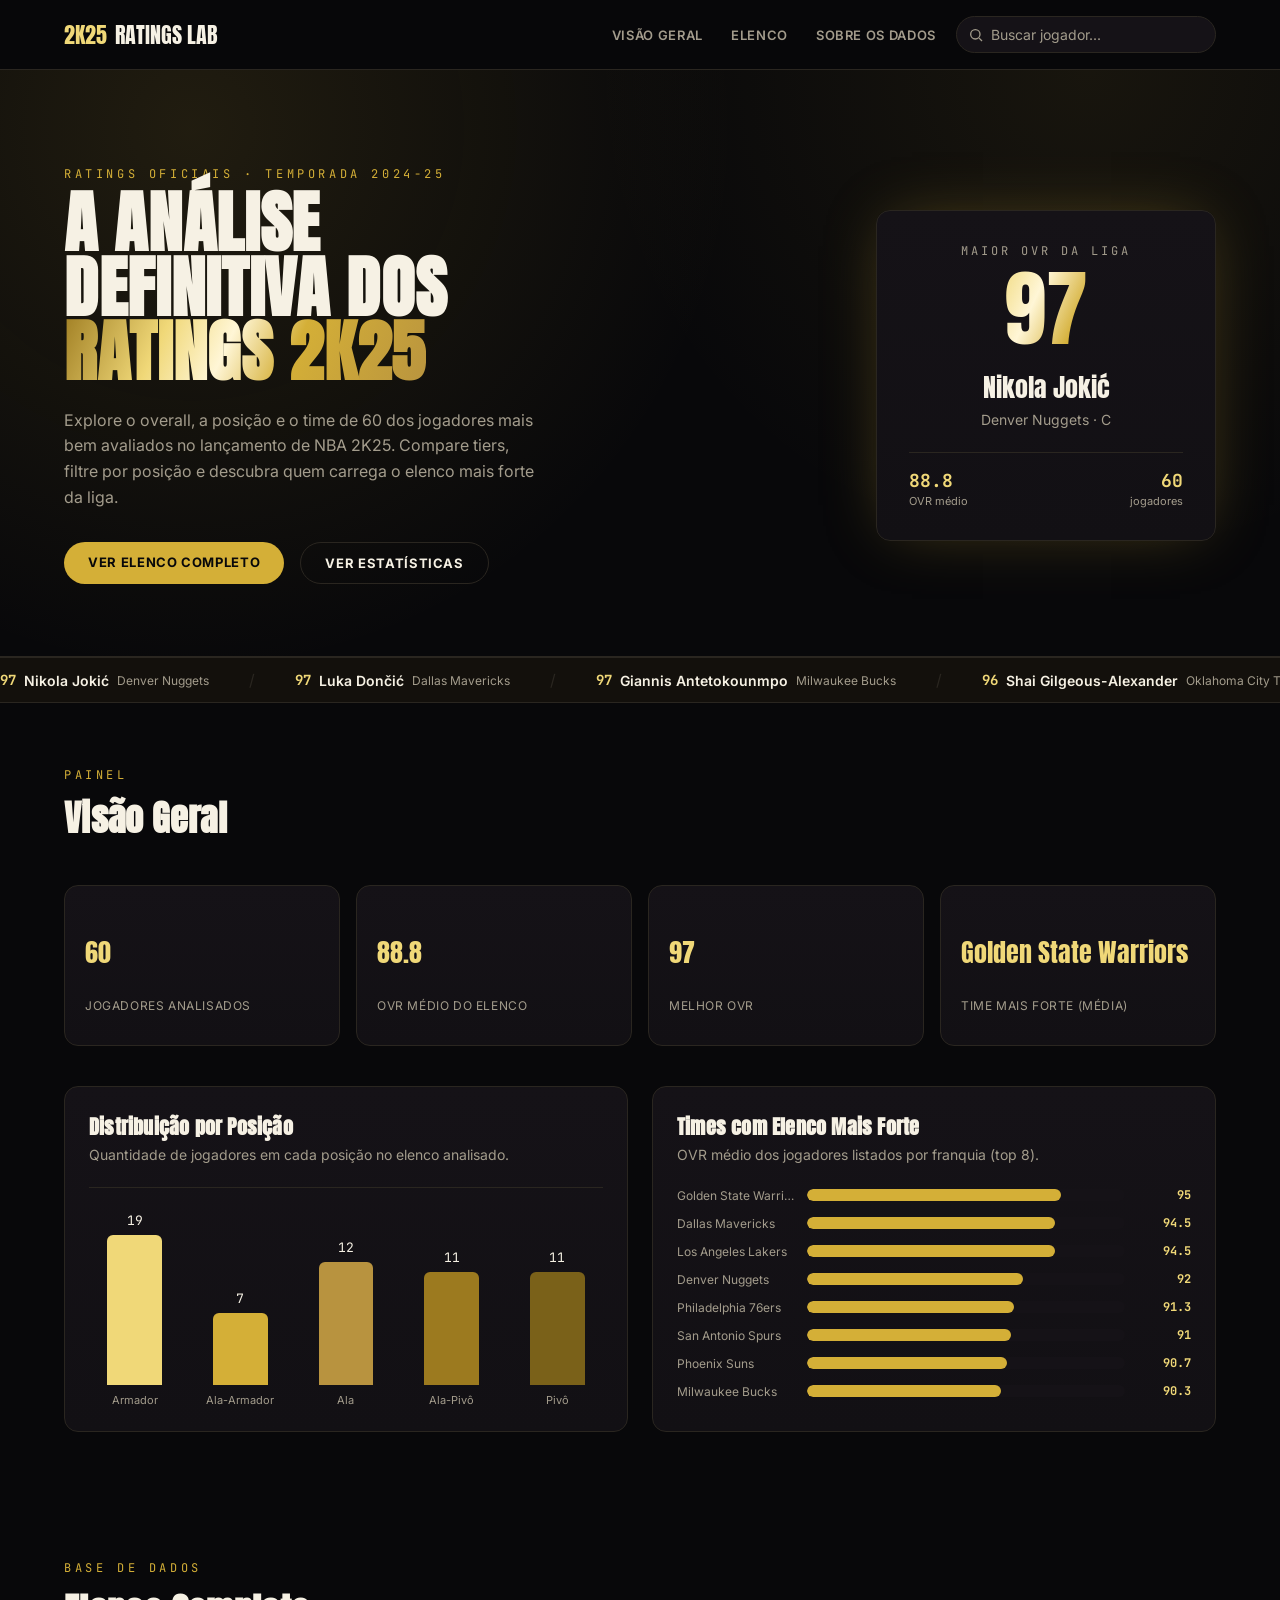
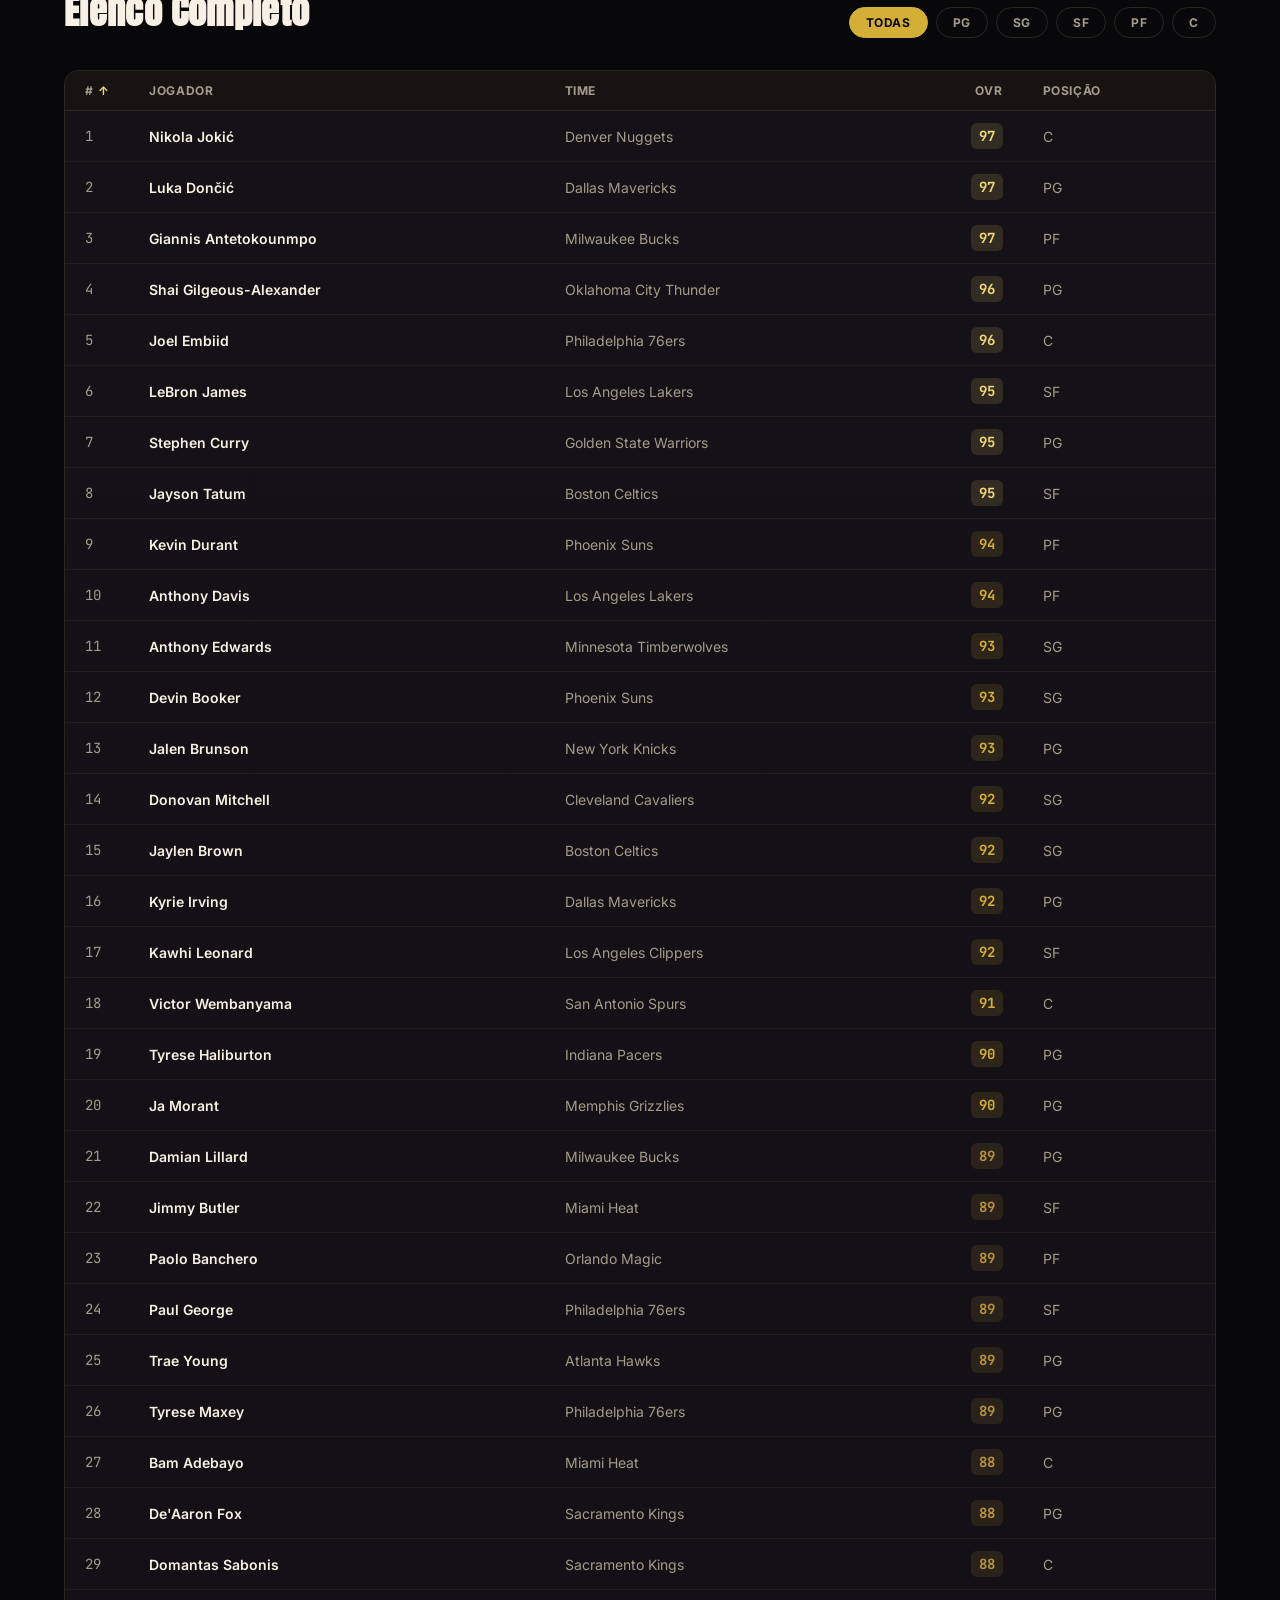
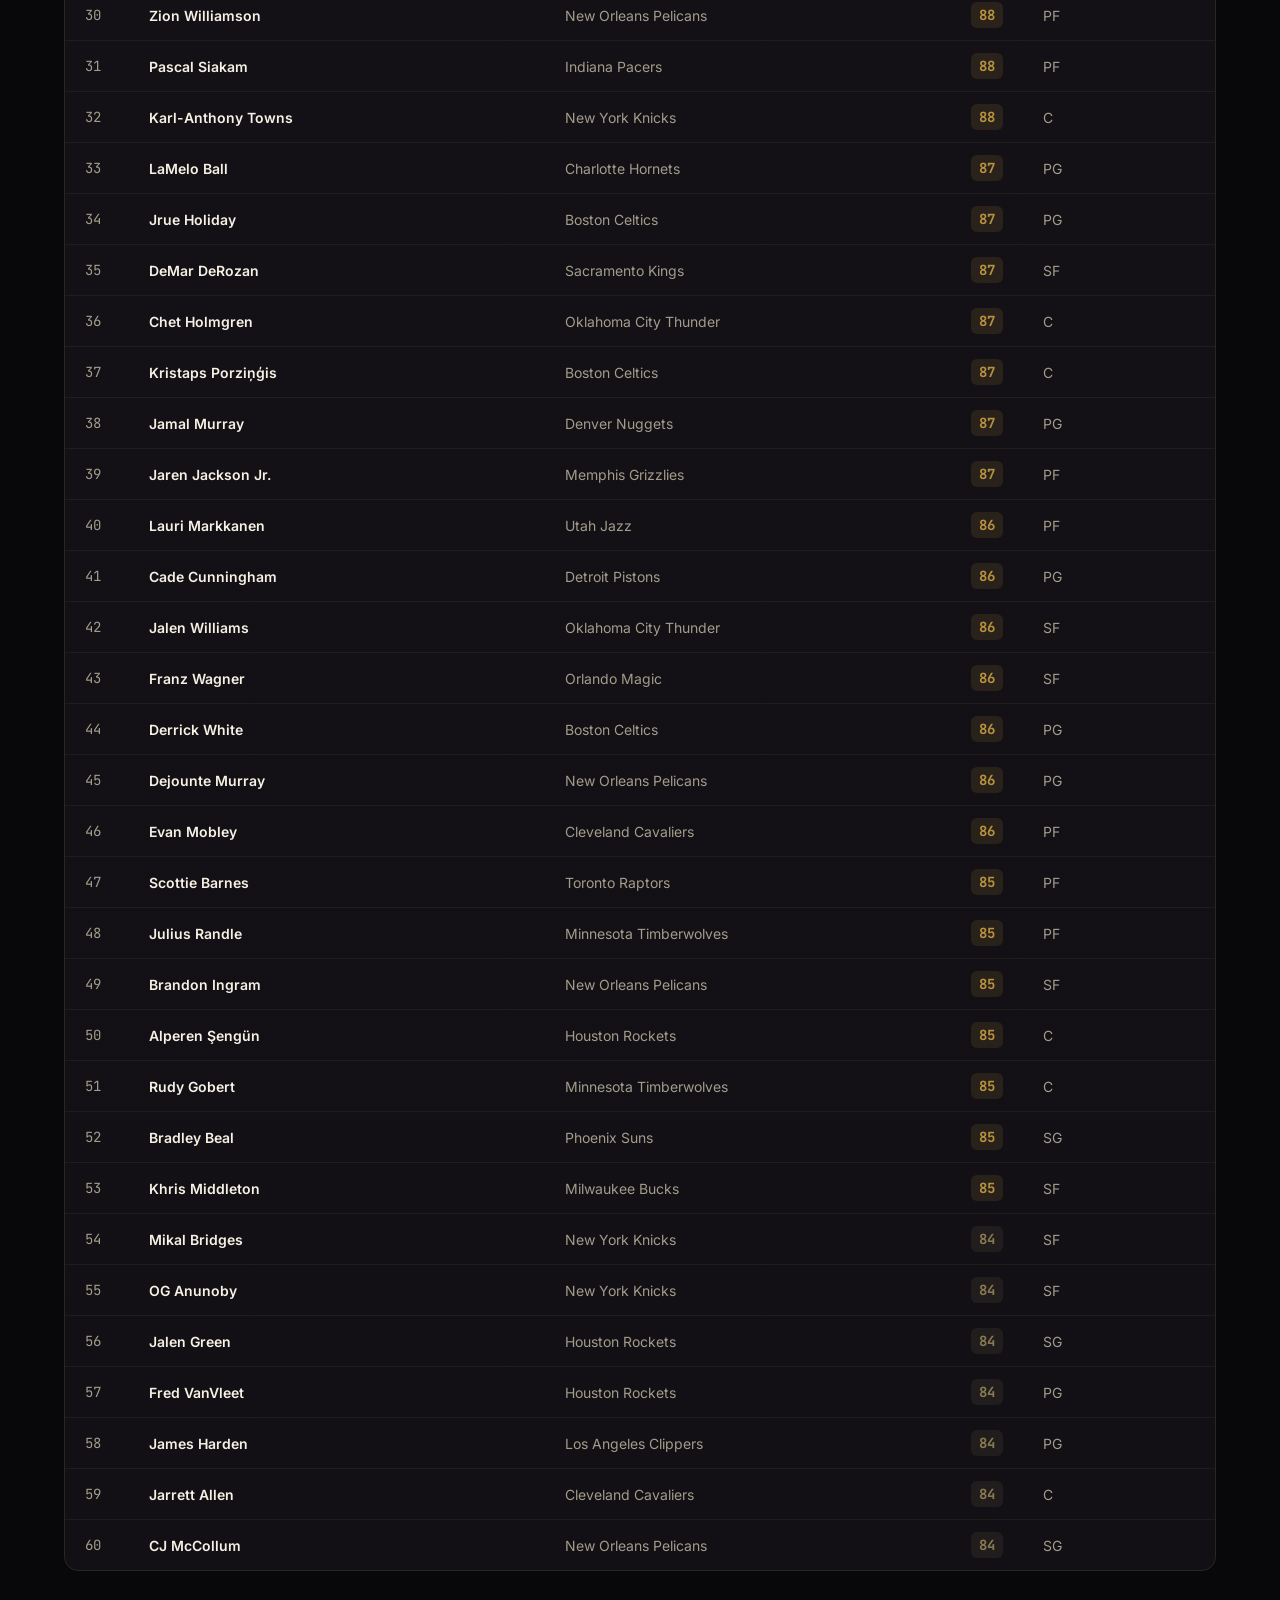
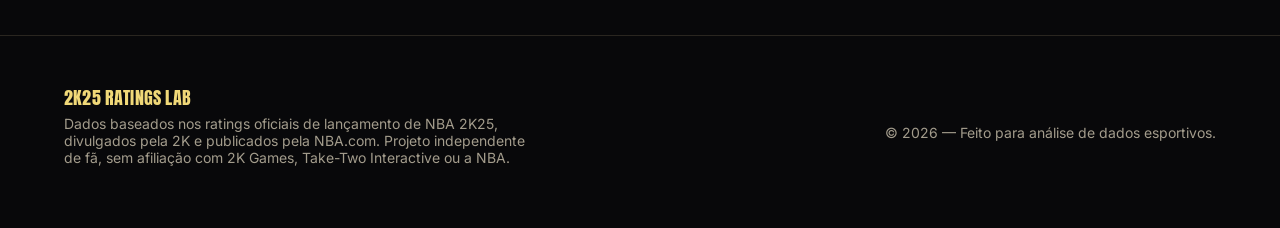
==== index.html @ 1755c604 "Add files via upload" ====
<!doctype html>
<html lang="pt-BR">
  <head>
    <meta charset="UTF-8" />
    <meta name="viewport" content="width=device-width, initial-scale=1.0" />
    <title>2K25 Ratings Lab — Análise de Jogadores NBA 2K25</title>
    <link rel="preconnect" href="https://fonts.googleapis.com" />
    <link rel="preconnect" href="https://fonts.gstatic.com" crossorigin />
    <link
      href="https://fonts.googleapis.com/css2?family=Anton&family=Inter:wght@400;500;600;700;800&family=JetBrains+Mono:wght@400;500;700&display=swap"
      rel="stylesheet"
    />
    <link rel="stylesheet" href="style.css" />
  </head>
  <body>
    <a href="#conteudo" class="skip-link">Pular para o conteúdo</a>

    <header class="site-header" id="topo">
      <div class="wrap header-inner">
        <a href="#topo" class="logo">
          <span class="logo-accent">2K25</span>
          <span>RATINGS LAB</span>
        </a>

        <nav class="nav">
          <a href="#visao-geral">Visão Geral</a>
          <a href="#elenco">Elenco</a>
          <a href="#sobre">Sobre os Dados</a>
        </nav>

        <div class="search-box">
          <svg viewBox="0 0 24 24" fill="none" stroke="currentColor" stroke-width="2" aria-hidden="true">
            <circle cx="11" cy="11" r="7" />
            <path d="m21 21-4.3-4.3" />
          </svg>
          <input type="search" id="search-input" placeholder="Buscar jogador..." aria-label="Buscar jogador" />
        </div>
      </div>
    </header>

    <main id="conteudo">
      <section class="hero grain-bg">
        <div class="wrap hero-inner">
          <div class="hero-copy">
            <p class="eyebrow">Ratings oficiais · Temporada 2024-25</p>
            <h1 class="font-display">
              A ANÁLISE<br />
              DEFINITIVA DOS<br />
              <span class="text-gold-foil">RATINGS 2K25</span>
            </h1>
            <p class="hero-desc" id="hero-desc">
              Explore o overall, a posição e o time dos jogadores mais bem avaliados no lançamento de NBA 2K25.
            </p>
            <div class="hero-actions">
              <a href="#elenco" class="btn btn-gold">Ver elenco completo</a>
              <a href="#visao-geral" class="btn btn-outline">Ver estatísticas</a>
            </div>
          </div>

          <div class="hero-card card-edge" id="hero-card">
            <!-- preenchido via JS -->
          </div>
        </div>
      </section>

      <div class="marquee" aria-hidden="false">
        <div class="marquee-track" id="marquee-track"></div>
      </div>

      <section class="section" id="visao-geral">
        <div class="wrap">
          <p class="eyebrow">Painel</p>
          <h2 class="font-display section-title">Visão Geral</h2>

          <div class="kpi-grid" id="kpi-grid"></div>

          <div class="charts-grid">
            <div class="card-edge chart-card">
              <h3 class="font-display">Distribuição por Posição</h3>
              <p class="chart-sub">Quantidade de jogadores em cada posição no elenco analisado.</p>
              <div class="bar-chart bar-chart--vertical" id="position-chart"></div>
            </div>

            <div class="card-edge chart-card">
              <h3 class="font-display">Times com Elenco Mais Forte</h3>
              <p class="chart-sub">OVR médio dos jogadores listados por franquia (top 8).</p>
              <div class="bar-chart bar-chart--horizontal" id="team-chart"></div>
            </div>
          </div>
        </div>
      </section>

      <section class="section" id="elenco">
        <div class="wrap">
          <div class="elenco-header">
            <div>
              <p class="eyebrow">Base de dados</p>
              <h2 class="font-display section-title">Elenco Completo</h2>
            </div>
            <div class="position-filters" id="position-filters"></div>
          </div>

          <div class="card-edge table-wrap">
            <table>
              <thead>
                <tr>
                  <th class="col-rank" data-sort="rank">#</th>
                  <th data-sort="name">Jogador</th>
                  <th data-sort="team">Time</th>
                  <th class="col-ovr" data-sort="ovr">OVR</th>
                  <th>Posição</th>
                </tr>
              </thead>
              <tbody id="players-tbody"></tbody>
            </table>
          </div>
        </div>
      </section>
    </main>

    <footer class="site-footer" id="sobre">
      <div class="wrap footer-inner">
        <div>
          <p class="font-display footer-logo">2K25 RATINGS LAB</p>
          <p class="footer-text">
            Dados baseados nos ratings oficiais de lançamento de NBA 2K25, divulgados pela 2K e publicados pela
            NBA.com. Projeto independente de fã, sem afiliação com 2K Games, Take-Two Interactive ou a NBA.
          </p>
        </div>
        <p class="footer-year" id="footer-year"></p>
      </div>
    </footer>

    <div class="overlay" id="detail-overlay">
      <button class="overlay-backdrop" id="overlay-backdrop" aria-label="Fechar detalhes do jogador"></button>
      <aside class="detail-panel" id="detail-panel">
        <button class="close-btn" id="detail-close" aria-label="Fechar">
          <svg viewBox="0 0 24 24" fill="none" stroke="currentColor" stroke-width="2">
            <path d="M18 6 6 18M6 6l12 12" />
          </svg>
        </button>
        <div id="detail-content"></div>
      </aside>
    </div>

    <script src="script.js"></script>
  </body>
</html>
---- style.css ----
:root {
  --ink: #08080a;
  --ink-soft: #121014;
  --surface: #151217;
  --surface-2: #1c160e;
  --line: #2a2620;
  --gold: #d4af37;
  --gold-light: #f0d878;
  --gold-deep: #9c7a1f;
  --cream: #f6f1e4;
  --muted: #a39c8c;
  --font-display: "Anton", "Arial Narrow", sans-serif;
  --font-body: "Inter", system-ui, sans-serif;
  --font-mono: "JetBrains Mono", ui-monospace, monospace;
}

* {
  box-sizing: border-box;
}

html {
  scroll-behavior: smooth;
}

body {
  margin: 0;
  background-color: var(--ink);
  color: var(--cream);
  font-family: var(--font-body);
  -webkit-font-smoothing: antialiased;
}

.wrap {
  max-width: 1200px;
  margin: 0 auto;
  padding: 0 24px;
}

.font-display {
  font-family: var(--font-display);
  letter-spacing: 0.01em;
  margin: 0;
}

.font-mono {
  font-family: var(--font-mono);
}

.eyebrow {
  font-family: var(--font-mono);
  font-size: 12px;
  text-transform: uppercase;
  letter-spacing: 0.3em;
  color: var(--gold);
  margin: 0 0 8px;
}

.text-gold-foil {
  background: linear-gradient(115deg, #9c7a1f 0%, #f0d878 28%, #fff6d6 45%, #d4af37 62%, #b8933f 100%);
  -webkit-background-clip: text;
  background-clip: text;
  color: transparent;
}

.card-edge {
  border: 1px solid var(--line);
  background: linear-gradient(180deg, var(--surface) 0%, var(--ink-soft) 100%);
  border-radius: 14px;
}

.grain-bg {
  background-image:
    radial-gradient(circle at 15% 10%, rgba(212, 175, 55, 0.12), transparent 45%),
    radial-gradient(circle at 85% 0%, rgba(212, 175, 55, 0.08), transparent 40%);
}

a {
  color: inherit;
}

.skip-link {
  position: fixed;
  top: -100px;
  left: 8px;
  z-index: 100;
  background: var(--gold);
  color: var(--ink);
  padding: 10px 16px;
  border-radius: 8px;
  font-weight: 700;
  text-decoration: none;
  transition: top 0.2s ease;
}
.skip-link:focus {
  top: 8px;
}

/* Header */
.site-header {
  position: sticky;
  top: 0;
  z-index: 40;
  border-bottom: 1px solid var(--line);
  background: rgba(8, 8, 10, 0.85);
  backdrop-filter: blur(10px);
}

.header-inner {
  display: flex;
  align-items: center;
  gap: 20px;
  padding: 16px 24px;
}

.logo {
  display: flex;
  align-items: center;
  gap: 8px;
  text-decoration: none;
  font-family: var(--font-display);
  font-size: 22px;
  color: var(--cream);
  white-space: nowrap;
}
.logo-accent {
  color: var(--gold-light);
}

.nav {
  display: none;
  margin-left: auto;
  gap: 28px;
}
.nav a {
  text-decoration: none;
  font-size: 13px;
  font-weight: 600;
  text-transform: uppercase;
  letter-spacing: 0.05em;
  color: var(--muted);
  transition: color 0.2s ease;
}
.nav a:hover {
  color: var(--gold-light);
}

@media (min-width: 780px) {
  .nav {
    display: flex;
  }
}

.search-box {
  position: relative;
  width: 100%;
  max-width: 260px;
}
.search-box svg {
  position: absolute;
  left: 12px;
  top: 50%;
  transform: translateY(-50%);
  width: 16px;
  height: 16px;
  color: var(--muted);
  pointer-events: none;
}
.search-box input {
  width: 100%;
  border-radius: 999px;
  border: 1px solid var(--line);
  background: var(--surface);
  color: var(--cream);
  padding: 9px 12px 9px 34px;
  font-size: 14px;
  font-family: var(--font-body);
}
.search-box input::placeholder {
  color: var(--muted);
}
.search-box input:focus {
  outline: 2px solid var(--gold);
  outline-offset: 2px;
  border-color: var(--gold);
}

/* Hero */
.hero {
  border-bottom: 1px solid var(--line);
  padding: 64px 0 72px;
}
.hero-inner {
  display: flex;
  flex-direction: column;
  gap: 48px;
}
@media (min-width: 860px) {
  .hero-inner {
    flex-direction: row;
    align-items: center;
    padding-top: 32px;
  }
}
.hero-copy {
  flex: 1;
}
.hero-copy h1 {
  font-size: 46px;
  line-height: 0.95;
  color: var(--cream);
}
@media (min-width: 780px) {
  .hero-copy h1 {
    font-size: 68px;
  }
}
.hero-desc {
  max-width: 480px;
  margin-top: 24px;
  line-height: 1.6;
  color: var(--muted);
}
.hero-actions {
  display: flex;
  flex-wrap: wrap;
  gap: 16px;
  margin-top: 32px;
}

.btn {
  border-radius: 999px;
  padding: 12px 24px;
  font-size: 13px;
  font-weight: 700;
  text-transform: uppercase;
  letter-spacing: 0.05em;
  text-decoration: none;
  transition: transform 0.15s ease, color 0.2s ease, border-color 0.2s ease;
  display: inline-block;
}
.btn-gold {
  background: var(--gold);
  color: var(--ink);
}
.btn-gold:hover {
  transform: scale(1.03);
}
.btn-outline {
  border: 1px solid var(--line);
  color: var(--cream);
}
.btn-outline:hover {
  border-color: var(--gold);
  color: var(--gold-light);
}

.hero-card {
  flex: 1;
  max-width: 340px;
  margin: 0 auto;
  padding: 32px;
  text-align: center;
  box-shadow: 0 0 60px -15px rgba(212, 175, 55, 0.35);
}
@media (min-width: 860px) {
  .hero-card {
    margin: 0 0 0 auto;
  }
}
.hero-card .hc-label {
  font-family: var(--font-mono);
  font-size: 12px;
  text-transform: uppercase;
  letter-spacing: 0.25em;
  color: var(--muted);
  margin: 0;
}
.hero-card .hc-ovr {
  font-family: var(--font-display);
  font-size: 84px;
  line-height: 1;
  margin: 8px 0 0;
}
.hero-card .hc-name {
  font-family: var(--font-display);
  font-size: 26px;
  margin: 16px 0 0;
  color: var(--cream);
}
.hero-card .hc-team {
  margin: 4px 0 0;
  font-size: 14px;
  color: var(--muted);
}
.hc-stats {
  display: flex;
  justify-content: space-between;
  border-top: 1px solid var(--line);
  margin-top: 24px;
  padding-top: 16px;
  text-align: left;
}
.hc-stats > div:last-child {
  text-align: right;
}
.hc-stats .hc-num {
  font-family: var(--font-mono);
  font-weight: 700;
  font-size: 18px;
  color: var(--gold-light);
  margin: 0;
}
.hc-stats .hc-sub {
  margin: 2px 0 0;
  font-size: 11px;
  color: var(--muted);
}

/* Marquee */
.marquee {
  overflow: hidden;
  border-top: 1px solid var(--line);
  border-bottom: 1px solid var(--line);
  background: rgba(28, 22, 14, 0.6);
  padding: 12px 0;
}
.marquee-track {
  display: flex;
  align-items: center;
  gap: 40px;
  width: max-content;
  animation: marquee-scroll 42s linear infinite;
}
.marquee-item {
  display: flex;
  align-items: center;
  gap: 8px;
  white-space: nowrap;
  flex-shrink: 0;
}
.marquee-item .m-ovr {
  font-family: var(--font-mono);
  font-size: 14px;
  font-weight: 700;
  color: var(--gold-light);
}
.marquee-item .m-name {
  font-size: 14px;
  font-weight: 600;
}
.marquee-item .m-team {
  font-size: 12px;
  color: var(--muted);
}
.marquee-item .m-sep {
  margin-left: 32px;
  color: var(--line);
}

@keyframes marquee-scroll {
  from {
    transform: translateX(0);
  }
  to {
    transform: translateX(-50%);
  }
}

@media (prefers-reduced-motion: reduce) {
  .marquee-track {
    animation: none;
  }
  html {
    scroll-behavior: auto;
  }
}

/* Sections */
.section {
  padding: 64px 0;
}
.section-title {
  font-size: 36px;
  color: var(--cream);
  margin-top: 8px;
}

/* KPI */
.kpi-grid {
  display: grid;
  grid-template-columns: repeat(2, 1fr);
  gap: 16px;
  margin: 40px 0;
}
@media (min-width: 780px) {
  .kpi-grid {
    grid-template-columns: repeat(4, 1fr);
  }
}
.kpi-card {
  padding: 20px;
}
.kpi-card .kpi-value {
  font-family: var(--font-display);
  font-size: 26px;
  color: var(--gold-light);
  white-space: nowrap;
  overflow: hidden;
  text-overflow: ellipsis;
}
.kpi-card .kpi-label {
  margin-top: 4px;
  font-size: 12px;
  text-transform: uppercase;
  letter-spacing: 0.05em;
  color: var(--muted);
}

/* Charts */
.charts-grid {
  display: grid;
  gap: 24px;
}
@media (min-width: 940px) {
  .charts-grid {
    grid-template-columns: 1fr 1fr;
  }
}
.chart-card {
  padding: 24px;
}
.chart-card h3 {
  font-size: 20px;
  color: var(--cream);
  margin-bottom: 4px;
}
.chart-sub {
  margin: 0 0 24px;
  font-size: 14px;
  color: var(--muted);
}

.bar-chart--vertical {
  display: flex;
  align-items: flex-end;
  gap: 14px;
  height: 220px;
  padding-top: 24px;
  border-top: 1px solid var(--line);
}
.vbar {
  flex: 1;
  display: flex;
  flex-direction: column;
  align-items: center;
  justify-content: flex-end;
  height: 100%;
}
.vbar .vbar-fill {
  width: 60%;
  border-radius: 6px 6px 0 0;
  transition: filter 0.2s ease;
}
.vbar:hover .vbar-fill {
  filter: brightness(1.15);
}
.vbar .vbar-count {
  font-family: var(--font-mono);
  font-size: 13px;
  color: var(--cream);
  margin-bottom: 6px;
}
.vbar .vbar-label {
  margin-top: 8px;
  font-size: 11px;
  color: var(--muted);
  text-align: center;
}

.bar-chart--horizontal {
  display: flex;
  flex-direction: column;
  gap: 12px;
}
.hbar-row {
  display: grid;
  grid-template-columns: 120px 1fr 56px;
  align-items: center;
  gap: 10px;
}
.hbar-team {
  font-size: 12px;
  color: var(--muted);
  overflow: hidden;
  text-overflow: ellipsis;
  white-space: nowrap;
}
.hbar-track {
  height: 12px;
  background: var(--surface);
  border-radius: 999px;
  overflow: hidden;
}
.hbar-fill {
  height: 100%;
  background: var(--gold);
  border-radius: 999px;
}
.hbar-value {
  font-family: var(--font-mono);
  font-size: 12px;
  font-weight: 700;
  color: var(--gold-light);
  text-align: right;
}

/* Elenco */
.elenco-header {
  display: flex;
  flex-direction: column;
  gap: 16px;
  margin-bottom: 32px;
}
@media (min-width: 780px) {
  .elenco-header {
    flex-direction: row;
    align-items: flex-end;
    justify-content: space-between;
  }
}
.position-filters {
  display: flex;
  flex-wrap: wrap;
  gap: 8px;
}
.filter-btn {
  border-radius: 999px;
  border: 1px solid var(--line);
  background: transparent;
  color: var(--muted);
  padding: 7px 16px;
  font-size: 12px;
  font-weight: 700;
  text-transform: uppercase;
  letter-spacing: 0.05em;
  cursor: pointer;
  transition: all 0.2s ease;
  font-family: var(--font-body);
}
.filter-btn:hover {
  border-color: var(--gold);
  color: var(--gold-light);
}
.filter-btn.active {
  border-color: var(--gold);
  background: var(--gold);
  color: var(--ink);
}

.table-wrap {
  overflow-x: auto;
}
table {
  width: 100%;
  min-width: 560px;
  border-collapse: collapse;
  text-align: left;
}
thead tr {
  border-bottom: 1px solid var(--line);
  background: rgba(28, 22, 14, 0.4);
}
th {
  padding: 12px 20px;
  font-size: 12px;
  font-weight: 700;
  text-transform: uppercase;
  letter-spacing: 0.05em;
  color: var(--muted);
  cursor: pointer;
  user-select: none;
  white-space: nowrap;
}
th:hover {
  color: var(--gold-light);
}
th.col-rank {
  width: 56px;
}
th.col-ovr {
  width: 80px;
  text-align: right;
}
.sort-arrow {
  color: var(--gold-light);
  margin-left: 4px;
}

tbody tr {
  border-bottom: 1px solid rgba(42, 38, 32, 0.6);
  cursor: pointer;
  transition: background 0.15s ease;
}
tbody tr:last-child {
  border-bottom: none;
}
tbody tr:hover {
  background: rgba(28, 22, 14, 0.4);
}
td {
  padding: 12px 20px;
  font-size: 14px;
}
td.rank-cell {
  font-family: var(--font-mono);
  color: var(--muted);
}
td.name-cell {
  font-weight: 600;
  color: var(--cream);
}
td.team-cell,
td.pos-cell {
  color: var(--muted);
}
td.ovr-cell {
  text-align: right;
}
.ovr-badge {
  display: inline-flex;
  align-items: center;
  justify-content: center;
  border-radius: 6px;
  padding: 4px 8px;
  font-family: var(--font-mono);
  font-size: 14px;
  font-weight: 700;
}
.empty-row td {
  text-align: center;
  padding: 40px 20px;
  color: var(--muted);
}

/* Footer */
.site-footer {
  border-top: 1px solid var(--line);
  padding: 48px 0;
}
.footer-inner {
  display: flex;
  flex-direction: column;
  gap: 16px;
  font-size: 14px;
  color: var(--muted);
}
@media (min-width: 780px) {
  .footer-inner {
    flex-direction: row;
    align-items: center;
    justify-content: space-between;
  }
}
.footer-logo {
  font-size: 18px;
  color: var(--gold-light);
}
.footer-text {
  max-width: 480px;
  margin-top: 4px;
}

/* Detail overlay */
.overlay {
  position: fixed;
  inset: 0;
  z-index: 50;
  display: none;
  justify-content: flex-end;
}
.overlay.open {
  display: flex;
}
.overlay-backdrop {
  position: absolute;
  inset: 0;
  border: none;
  background: rgba(0, 0, 0, 0.7);
  backdrop-filter: blur(4px);
  cursor: pointer;
}
.detail-panel {
  position: relative;
  height: 100%;
  width: 100%;
  max-width: 420px;
  overflow-y: auto;
  border-left: 1px solid var(--line);
  background: var(--ink-soft);
  padding: 32px;
  box-shadow: -20px 0 60px rgba(0, 0, 0, 0.5);
}
.close-btn {
  display: flex;
  align-items: center;
  justify-content: center;
  margin-left: auto;
  width: 34px;
  height: 34px;
  border-radius: 999px;
  border: 1px solid var(--line);
  background: transparent;
  color: var(--muted);
  cursor: pointer;
}
.close-btn:hover {
  border-color: var(--gold);
  color: var(--gold-light);
}
.close-btn svg {
  width: 16px;
  height: 16px;
}

.detail-tier {
  font-family: var(--font-mono);
  font-size: 12px;
  text-transform: uppercase;
  letter-spacing: 0.3em;
  margin-top: 24px;
}
.detail-name {
  font-family: var(--font-display);
  font-size: 36px;
  margin: 8px 0 0;
  color: var(--cream);
}
.detail-team {
  margin-top: 4px;
  font-size: 14px;
  color: var(--muted);
}
.detail-ovr-row {
  display: flex;
  align-items: flex-end;
  gap: 16px;
  margin-top: 32px;
}
.detail-ovr {
  font-family: var(--font-display);
  font-size: 68px;
  line-height: 1;
}
.detail-ovr-label {
  margin-bottom: 8px;
  font-size: 14px;
  color: var(--muted);
}
.detail-scale {
  display: flex;
  justify-content: space-between;
  font-size: 12px;
  color: var(--muted);
  margin-top: 24px;
}
.detail-track {
  height: 12px;
  width: 100%;
  border-radius: 999px;
  background: var(--surface);
  overflow: hidden;
  margin-top: 4px;
}
.detail-fill {
  height: 100%;
  border-radius: 999px;
}
.detail-grid {
  display: grid;
  grid-template-columns: 1fr 1fr;
  gap: 16px;
  margin-top: 32px;
}
.detail-grid .card-edge {
  padding: 16px;
  border-radius: 10px;
}
.detail-grid .dg-value {
  font-family: var(--font-mono);
  font-size: 18px;
  font-weight: 700;
  color: var(--gold-light);
}
.detail-grid .dg-label {
  margin-top: 4px;
  font-size: 12px;
  color: var(--muted);
}
.detail-note {
  margin-top: 32px;
  padding-top: 24px;
  border-top: 1px solid var(--line);
  font-size: 14px;
  line-height: 1.6;
  color: var(--muted);
}

.focus-gold:focus-visible {
  outline: 2px solid var(--gold);
  outline-offset: 2px;
}
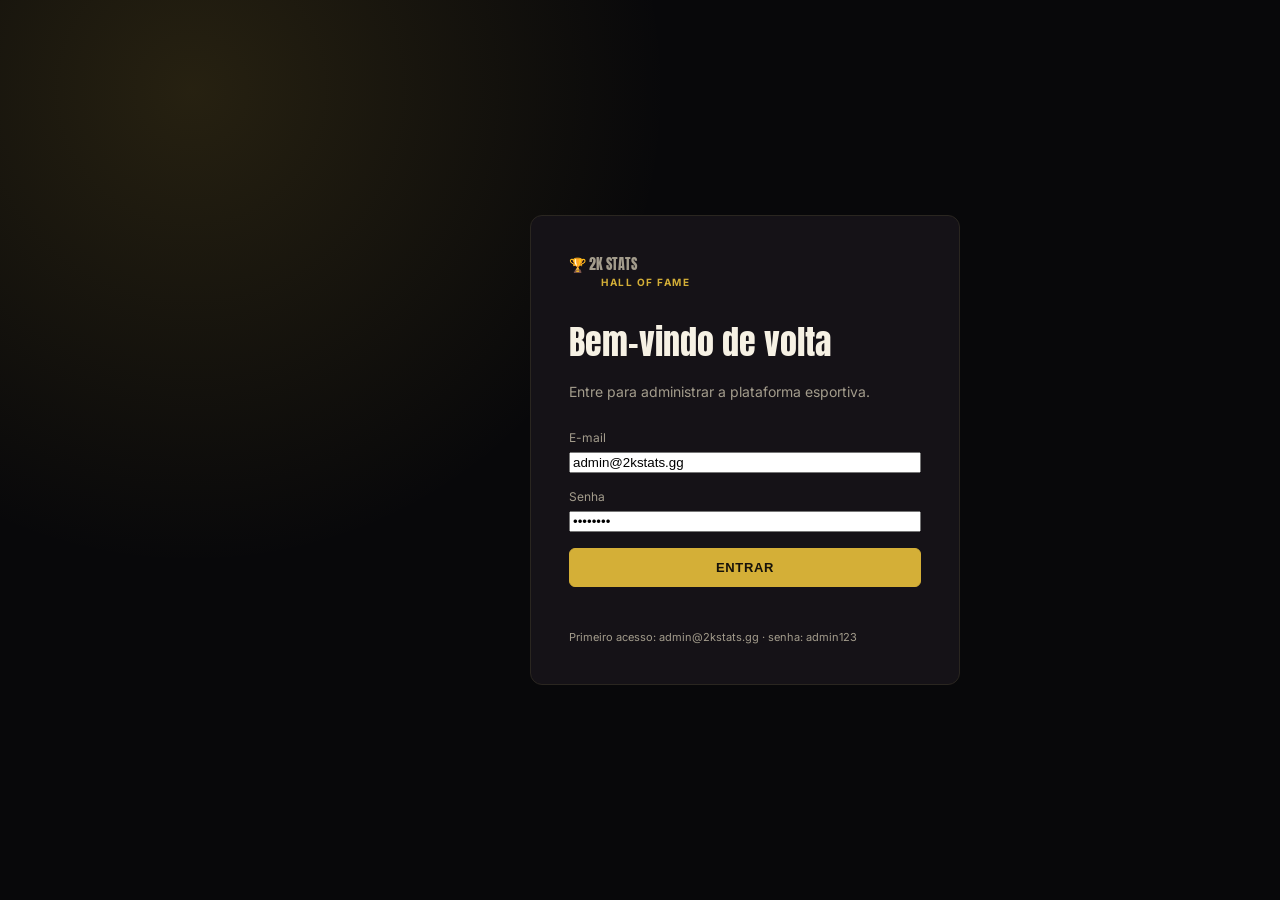
==== commit 3dfecc0a: "finalizado site" ====
--- a/index.html
+++ b/index.html
@@ -1,148 +1,15 @@
 <!doctype html>
 <html lang="pt-BR">
-  <head>
-    <meta charset="UTF-8" />
-    <meta name="viewport" content="width=device-width, initial-scale=1.0" />
-    <title>2K25 Ratings Lab — Análise de Jogadores NBA 2K25</title>
-    <link rel="preconnect" href="https://fonts.googleapis.com" />
-    <link rel="preconnect" href="https://fonts.gstatic.com" crossorigin />
-    <link
-      href="https://fonts.googleapis.com/css2?family=Anton&family=Inter:wght@400;500;600;700;800&family=JetBrains+Mono:wght@400;500;700&display=swap"
-      rel="stylesheet"
-    />
-    <link rel="stylesheet" href="style.css" />
-  </head>
-  <body>
-    <a href="#conteudo" class="skip-link">Pular para o conteúdo</a>
-
-    <header class="site-header" id="topo">
-      <div class="wrap header-inner">
-        <a href="#topo" class="logo">
-          <span class="logo-accent">2K25</span>
-          <span>RATINGS LAB</span>
-        </a>
-
-        <nav class="nav">
-          <a href="#visao-geral">Visão Geral</a>
-          <a href="#elenco">Elenco</a>
-          <a href="#sobre">Sobre os Dados</a>
-        </nav>
-
-        <div class="search-box">
-          <svg viewBox="0 0 24 24" fill="none" stroke="currentColor" stroke-width="2" aria-hidden="true">
-            <circle cx="11" cy="11" r="7" />
-            <path d="m21 21-4.3-4.3" />
-          </svg>
-          <input type="search" id="search-input" placeholder="Buscar jogador..." aria-label="Buscar jogador" />
-        </div>
-      </div>
-    </header>
-
-    <main id="conteudo">
-      <section class="hero grain-bg">
-        <div class="wrap hero-inner">
-          <div class="hero-copy">
-            <p class="eyebrow">Ratings oficiais · Temporada 2024-25</p>
-            <h1 class="font-display">
-              A ANÁLISE<br />
-              DEFINITIVA DOS<br />
-              <span class="text-gold-foil">RATINGS 2K25</span>
-            </h1>
-            <p class="hero-desc" id="hero-desc">
-              Explore o overall, a posição e o time dos jogadores mais bem avaliados no lançamento de NBA 2K25.
-            </p>
-            <div class="hero-actions">
-              <a href="#elenco" class="btn btn-gold">Ver elenco completo</a>
-              <a href="#visao-geral" class="btn btn-outline">Ver estatísticas</a>
-            </div>
-          </div>
-
-          <div class="hero-card card-edge" id="hero-card">
-            <!-- preenchido via JS -->
-          </div>
-        </div>
-      </section>
-
-      <div class="marquee" aria-hidden="false">
-        <div class="marquee-track" id="marquee-track"></div>
-      </div>
-
-      <section class="section" id="visao-geral">
-        <div class="wrap">
-          <p class="eyebrow">Painel</p>
-          <h2 class="font-display section-title">Visão Geral</h2>
-
-          <div class="kpi-grid" id="kpi-grid"></div>
-
-          <div class="charts-grid">
-            <div class="card-edge chart-card">
-              <h3 class="font-display">Distribuição por Posição</h3>
-              <p class="chart-sub">Quantidade de jogadores em cada posição no elenco analisado.</p>
-              <div class="bar-chart bar-chart--vertical" id="position-chart"></div>
-            </div>
-
-            <div class="card-edge chart-card">
-              <h3 class="font-display">Times com Elenco Mais Forte</h3>
-              <p class="chart-sub">OVR médio dos jogadores listados por franquia (top 8).</p>
-              <div class="bar-chart bar-chart--horizontal" id="team-chart"></div>
-            </div>
-          </div>
-        </div>
-      </section>
-
-      <section class="section" id="elenco">
-        <div class="wrap">
-          <div class="elenco-header">
-            <div>
-              <p class="eyebrow">Base de dados</p>
-              <h2 class="font-display section-title">Elenco Completo</h2>
-            </div>
-            <div class="position-filters" id="position-filters"></div>
-          </div>
-
-          <div class="card-edge table-wrap">
-            <table>
-              <thead>
-                <tr>
-                  <th class="col-rank" data-sort="rank">#</th>
-                  <th data-sort="name">Jogador</th>
-                  <th data-sort="team">Time</th>
-                  <th class="col-ovr" data-sort="ovr">OVR</th>
-                  <th>Posição</th>
-                </tr>
-              </thead>
-              <tbody id="players-tbody"></tbody>
-            </table>
-          </div>
-        </div>
-      </section>
-    </main>
-
-    <footer class="site-footer" id="sobre">
-      <div class="wrap footer-inner">
-        <div>
-          <p class="font-display footer-logo">2K25 RATINGS LAB</p>
-          <p class="footer-text">
-            Dados baseados nos ratings oficiais de lançamento de NBA 2K25, divulgados pela 2K e publicados pela
-            NBA.com. Projeto independente de fã, sem afiliação com 2K Games, Take-Two Interactive ou a NBA.
-          </p>
-        </div>
-        <p class="footer-year" id="footer-year"></p>
-      </div>
-    </footer>
-
-    <div class="overlay" id="detail-overlay">
-      <button class="overlay-backdrop" id="overlay-backdrop" aria-label="Fechar detalhes do jogador"></button>
-      <aside class="detail-panel" id="detail-panel">
-        <button class="close-btn" id="detail-close" aria-label="Fechar">
-          <svg viewBox="0 0 24 24" fill="none" stroke="currentColor" stroke-width="2">
-            <path d="M18 6 6 18M6 6l12 12" />
-          </svg>
-        </button>
-        <div id="detail-content"></div>
-      </aside>
-    </div>
-
-    <script src="script.js"></script>
-  </body>
+<head>
+  <meta charset="UTF-8">
+  <meta name="viewport" content="width=device-width, initial-scale=1.0">
+  <title>2K25 Ratings Lab — Análise de Jogadores NBA 2K25</title>
+  <link rel="preconnect" href="https://fonts.googleapis.com">
+  <link rel="preconnect" href="https://fonts.gstatic.com" crossorigin>
+  <link href="https://fonts.googleapis.com/css2?family=Anton&family=Inter:wght@400;500;600;700;800&family=JetBrains+Mono:wght@400;500;700&display=swap" rel="stylesheet">
+  <link rel="stylesheet" href="style.css">
+</head>
+<body data-page="dashboard">
+  <script src="script.js"></script>
+</body>
 </html>
--- a/style.css
+++ b/style.css
@@ -14,6 +14,16 @@
   --font-mono: "JetBrains Mono", ui-monospace, monospace;
 }
 
+:root[data-theme="light"] {
+  --ink: #f5f2e9;
+  --ink-soft: #ffffff;
+  --surface: #eee9dd;
+  --surface-2: #e6dcc6;
+  --line: #cfc5b2;
+  --cream: #1f1b15;
+  --muted: #625b50;
+}
+
 * {
   box-sizing: border-box;
 }
@@ -95,6 +105,60 @@
   top: 8px;
 }
 
+/* Navegação lateral: complementar à navegação superior */
+.app-sidebar { display: none; }
+@media (min-width: 1080px) {
+  .app-sidebar {
+    background: #100f0d;
+    border-right: 1px solid #2a2620;
+    bottom: 0;
+    display: flex;
+    flex-direction: column;
+    left: 0;
+    position: fixed;
+    top: 0;
+    width: 210px;
+    z-index: 60;
+  }
+  .sidebar-brand {
+    border-bottom: 1px solid #2a2620;
+    color: #f0d878;
+    display: grid;
+    font-family: var(--font-display);
+    font-size: 18px;
+    gap: 0;
+    grid-template-columns: 24px 1fr;
+    padding: 20px 18px;
+    text-decoration: none;
+  }
+  .sidebar-brand span { grid-row: span 2; }
+  .sidebar-brand small { color: #d4af37; font: 700 9px var(--font-body); letter-spacing: .13em; }
+  .sidebar-nav { display: grid; gap: 4px; padding: 16px 10px; }
+  .sidebar-nav a {
+    align-items: center;
+    border-left: 2px solid transparent;
+    border-radius: 5px;
+    color: #928a78;
+    display: flex;
+    font-size: 14px;
+    gap: 12px;
+    padding: 11px 13px;
+    text-decoration: none;
+    transition: .18s ease;
+  }
+  .sidebar-nav a span { color: #776f61; font-size: 17px; width: 15px; }
+  .sidebar-nav a:hover, .sidebar-nav a:focus-visible, .sidebar-nav a.active {
+    background: #241e12;
+    border-left-color: #d4af37;
+    color: #f0d878;
+    outline: none;
+  }
+  .sidebar-user { border-top: 1px solid #2a2620; color: #e9e1d1; display: grid; font-size: 12px; gap: 3px; margin-top: auto; padding: 18px; }
+  .sidebar-user span { color: #928a78; font-size: 11px; }
+  .site-header, main, .site-footer { margin-left: 210px; }
+  .site-header { z-index: 50; }
+}
+
 /* Header */
 .site-header {
   position: sticky;
@@ -183,6 +247,18 @@
   outline-offset: 2px;
   border-color: var(--gold);
 }
+.theme-toggle {
+  flex: 0 0 auto;
+  border: 1px solid var(--line);
+  border-radius: 999px;
+  background: var(--surface);
+  color: var(--cream);
+  padding: 8px 12px;
+  font: 700 11px var(--font-body);
+  text-transform: uppercase;
+  cursor: pointer;
+}
+.theme-toggle:hover { border-color: var(--gold); color: var(--gold-light); }
 
 /* Hero */
 .hero {
@@ -421,6 +497,13 @@
   display: grid;
   gap: 24px;
 }
+.insights-grid { display: grid; grid-template-columns: repeat(2, 1fr); gap: 16px; margin-top: 24px; }
+@media (min-width: 940px) { .insights-grid { grid-template-columns: repeat(4, 1fr); } }
+.insight-card { padding: 20px; }
+.insight-label { color: var(--muted); font-size: 11px; font-weight: 700; letter-spacing: .06em; margin: 0; text-transform: uppercase; }
+.insight-player { color: var(--cream); font-weight: 700; margin: 12px 0 3px; }
+.insight-value { color: var(--gold-light); font: 700 18px var(--font-mono); margin: 0; }
+.insight-note { color: var(--muted); font-size: 12px; line-height: 1.5; margin: 12px 0 0; }
 @media (min-width: 940px) {
   .charts-grid {
     grid-template-columns: 1fr 1fr;
@@ -533,6 +616,13 @@
   flex-wrap: wrap;
   gap: 8px;
 }
+.data-tools { align-items: center; display: flex; flex-wrap: wrap; gap: 18px; justify-content: space-between; margin-bottom: 12px; padding: 16px; }
+.season-control { align-items: center; display: flex; gap: 10px; font-size: 13px; font-weight: 700; }
+.season-control select { background: var(--surface); border: 1px solid var(--line); border-radius: 6px; color: var(--cream); padding: 7px; font: inherit; }
+.tool-actions { display: flex; flex-wrap: wrap; gap: 8px; }
+.tool-actions .btn { cursor: pointer; padding: 9px 13px; background: transparent; font-family: var(--font-body); }
+.import-btn { display: inline-flex; align-items: center; }
+.helper-text, .section-intro { color: var(--muted); font-size: 13px; line-height: 1.5; margin: 0 0 24px; }
 .filter-btn {
   border-radius: 999px;
   border: 1px solid var(--line);
@@ -587,6 +677,10 @@
 th.col-rank {
   width: 56px;
 }
+th.col-compare { cursor: default; width: 80px; }
+th.col-compare:hover { color: var(--muted); }
+.compare-cell { width: 80px; }
+.compare-check { accent-color: var(--gold); cursor: pointer; height: 16px; width: 16px; }
 th.col-ovr {
   width: 80px;
   text-align: right;
@@ -640,6 +734,39 @@
   text-align: center;
   padding: 40px 20px;
   color: var(--muted);
+}
+
+/* Comparação, histórico e feedback */
+.compare-section { border-top: 1px solid var(--line); }
+.comparison-empty { color: var(--muted); padding: 32px; text-align: center; }
+.comparison-grid { display: grid; gap: 18px; grid-template-columns: 1fr; }
+@media (min-width: 680px) { .comparison-grid { grid-template-columns: 1fr 1fr; } }
+.comparison-card { padding: 28px; }
+.comparison-name { color: var(--cream); font: 32px var(--font-display); margin: 8px 0 0; }
+.comparison-team { color: var(--muted); margin: 5px 0 24px; }
+.comparison-ovr { color: var(--gold-light); font: 64px/1 var(--font-display); margin: 0; }
+.comparison-ovr span { color: var(--muted); font: 13px var(--font-body); }
+.comparison-track { background: var(--surface); border-radius: 99px; height: 10px; margin-top: 16px; overflow: hidden; }
+.comparison-track span { display: block; height: 100%; }
+.import-section { padding-top: 0; }
+.import-history { padding: 4px 20px; }
+.import-history p { color: var(--muted); }
+.import-history ul { list-style: none; margin: 0; padding: 0; }
+.import-history li { align-items: center; border-bottom: 1px solid var(--line); display: flex; gap: 12px; justify-content: space-between; padding: 14px 0; }
+.import-history li:last-child { border: 0; }
+.import-history span { color: var(--muted); font-size: 12px; }
+.toast { background: var(--gold); border-radius: 8px; bottom: 22px; box-shadow: 0 8px 30px rgba(0,0,0,.3); color: #08080a; font-size: 14px; font-weight: 700; left: 50%; max-width: calc(100% - 32px); opacity: 0; padding: 12px 18px; pointer-events: none; position: fixed; transform: translate(-50%, 20px); transition: .2s ease; z-index: 100; }
+.toast.show { opacity: 1; transform: translate(-50%, 0); }
+
+@media (max-width: 640px) {
+  .header-inner { flex-wrap: wrap; }
+  .search-box { max-width: none; order: 3; }
+  .theme-toggle { margin-left: auto; }
+  .data-tools { align-items: stretch; }
+  .tool-actions { width: 100%; }
+  .tool-actions .btn { flex: 1; justify-content: center; text-align: center; }
+  .insights-grid { grid-template-columns: 1fr; }
+  .import-history li { align-items: flex-start; flex-direction: column; }
 }
 
 /* Footer */
@@ -809,3 +936,52 @@
   outline: 2px solid var(--gold);
   outline-offset: 2px;
 }
+
+/* Plataforma 2K Stats */
+body[data-page] { background: var(--ink); }
+body[data-page] .app-sidebar { background:#100f0d; border-right:1px solid #2b261d; display:flex; flex-direction:column; height:100vh; left:0; position:fixed; top:0; width:210px; z-index:90; }
+body[data-page] .app-sidebar .brand { align-items:center; border-bottom:1px solid #2b261d; color:var(--gold-light); display:flex; font-family:var(--font-display); font-size:18px; gap:10px; padding:20px 18px; text-decoration:none; }
+body[data-page] .brand small { color:var(--gold); display:block; font:700 9px var(--font-body); letter-spacing:.14em; }
+body[data-page] .app-sidebar nav { display:grid; gap:3px; padding:16px 10px; }
+body[data-page] .app-sidebar nav a { border-left:2px solid transparent; border-radius:5px; color:#8f8777; display:flex; gap:12px; padding:11px 12px; text-decoration:none; }
+body[data-page] .app-sidebar nav a:hover, body[data-page] .app-sidebar nav a.active { background:#261f12; border-color:var(--gold); color:var(--gold-light); }
+body[data-page] .app-sidebar nav b { font-weight:400; width:16px; }
+body[data-page] .user-switch { border-top:1px solid #2b261d; color:#9c927f; font-size:11px; margin-top:auto; padding:16px; }
+body[data-page] .user-switch label { display:block; margin-bottom:6px; } body[data-page] select, body[data-page] input { background:var(--surface); border:1px solid var(--line); border-radius:6px; color:var(--cream); font:inherit; padding:10px; }
+body[data-page] .user-switch select { width:100%; }
+body[data-page] .topbar { align-items:center; backdrop-filter:blur(10px); background:color-mix(in srgb,var(--ink) 90%,transparent); border-bottom:1px solid var(--line); display:flex; gap:20px; height:62px; margin-left:210px; padding:0 28px; position:sticky; top:0; z-index:70; }
+body[data-page] #top-nav { display:flex; gap:18px; } body[data-page] #top-nav a { color:var(--muted); font-size:13px; font-weight:700; text-decoration:none; } body[data-page] #top-nav a:hover { color:var(--gold-light); }
+body[data-page] #app-main { margin-left:210px; max-width:1320px; padding:34px; } .menu-button { display:none; } .icon-button { background:transparent; border:1px solid var(--line); border-radius:50%; color:var(--gold); cursor:pointer; height:34px; margin-left:auto; width:34px; }
+.page-head { align-items:center; background:linear-gradient(105deg,var(--surface),var(--ink-soft)); border:1px solid var(--line); border-radius:10px; display:flex; justify-content:space-between; margin-bottom:28px; padding:28px 32px; } .page-head h1 { font:36px var(--font-display); margin:0; } .page-head p { color:var(--muted); font-size:12px; letter-spacing:.08em; margin:8px 0 0; } .btn { background:transparent; border:1px solid var(--gold); border-radius:6px; color:var(--gold-light); cursor:pointer; font-weight:700; padding:11px 16px; } .btn.gold { background:var(--gold); color:#16120a; } .page-head .btn+.btn { margin-left:8px; }
+.kpis { display:grid; grid-template-columns:repeat(4,1fr); margin-bottom:28px; } .kpis article { background:var(--surface); border-right:1px solid var(--line); padding:25px; } .kpis article:first-child { border-radius:8px 0 0 8px; } .kpis article:last-child { border:0; border-radius:0 8px 8px 0; } .kpis small,.panel>small { color:var(--muted); font-size:11px; letter-spacing:.11em; } .kpis strong { display:block; font:34px var(--font-mono); margin:12px 0 6px; } .kpis span { color:var(--muted); font-size:12px; }
+.dash-grid { display:grid; gap:20px; grid-template-columns:2fr 1fr; margin-bottom:20px; } .panel { background:var(--surface); border:1px solid var(--line); border-radius:9px; margin-bottom:20px; padding:24px; } .panel h2 { color:var(--cream); font-size:17px; margin:0 0 18px; } .panel h2 small { color:var(--muted); float:right; font:11px var(--font-body); } .panel h2 a { color:var(--gold); float:right; font:12px var(--font-body); text-decoration:none; }
+.weekly { align-items:end; display:flex; gap:16px; height:220px; padding:10px 35px 0; } .weekly div { align-items:center; display:flex; flex:1; gap:5px; height:100%; justify-content:center; position:relative; } .weekly span { background:var(--gold); border-radius:3px 3px 0 0; width:28px; } .weekly em { background:#2b271f; border-radius:3px 3px 0 0; width:28px; } .weekly small { bottom:-2px; color:var(--muted); position:absolute; }
+.mvp h2 { font:24px var(--font-display); margin:15px 0 2px; } .mvp p { color:var(--muted); font-size:13px; } .mini-stats,.stat-line { display:grid; grid-template-columns:repeat(2,1fr); gap:18px; margin:24px 0; } .mini-stats b,.stat-line b { color:var(--gold-light); font:22px var(--font-mono); } .mini-stats i,.stat-line i,.team-card i { color:var(--muted); display:block; font:10px var(--font-body); font-style:normal; letter-spacing:.08em; margin-top:5px; }
+.toolbar { display:flex; gap:10px; margin-bottom:16px; } .toolbar input { flex:1; } .table-wrap { overflow-x:auto; } body[data-page] table { min-width:720px; width:100%; } body[data-page] th { background:transparent; cursor:default; padding:10px 12px; } body[data-page] td { padding:13px 12px; } body[data-page] td small { color:var(--muted); display:block; font-size:11px; margin-top:3px; } .badge { background:#272319; border:1px solid var(--line); border-radius:4px; color:var(--gold-light); font-size:11px; padding:4px 6px; } .row-actions { display:flex; gap:5px; } .row-actions button,.team-card button,td button { background:transparent; border:1px solid var(--line); border-radius:4px; color:var(--muted); cursor:pointer; padding:5px 7px; } .row-actions button:hover, .team-card button:hover,td button:hover { border-color:var(--gold); color:var(--gold-light); }
+.team-grid,.compare-cards,.podium { display:grid; gap:18px; grid-template-columns:repeat(3,1fr); } .team-card h2 { font:25px var(--font-display); margin:13px 0 5px; }.team-card p { color:var(--muted); font-size:13px; }.team-card>div { display:flex; gap:38px; margin:22px 0; }.team-card b { color:var(--gold-light); font:20px var(--font-mono); }.compare-select { align-items:center; display:grid; gap:18px; grid-template-columns:1fr 70px 1fr; margin:0 auto 20px; max-width:820px; }.compare-select select { width:100%; }.compare-select b { color:var(--gold); text-align:center; }.compare-cards { grid-template-columns:1fr 1fr; }.compare-cards .panel { margin:0; }.big { color:var(--gold-light); display:inline-block; font:28px var(--font-mono); margin-right:25px; }.big i { color:var(--muted); font:11px var(--font-body); }.compare-profile { text-align:center; }.radar { height:290px; max-width:450px; }.radar polygon { fill:none; stroke:var(--line); }.radar .r1 { fill:#d4af3740; stroke:var(--gold); }.radar .r2 { fill:#c8c8d040; stroke:#c8c8d0; }.radar text { fill:var(--muted); font:10px var(--font-body); text-anchor:middle; }.legend { color:var(--gold); }.legend span { color:#c8c8d0; margin-left:16px; }.mirror { align-items:center; display:grid; gap:12px; grid-template-columns:50px 1fr 50px; margin:15px 0; }.mirror>b:last-child { text-align:right; }.mirror span { display:grid; grid-template-columns:1fr 44px 1fr; height:10px; }.mirror i { background:var(--gold); height:100%; justify-self:end; }.mirror i:last-child { background:#c8c8d0; justify-self:start; }.mirror em { color:var(--muted); font-size:10px; font-style:normal; text-align:center; transform:translateY(-17px); }
+.tabs { display:flex; gap:8px; margin:0 0 22px; }.tabs a,.tabs button { background:transparent; border:1px solid var(--line); border-radius:5px; color:var(--muted); cursor:pointer; padding:9px 16px; text-decoration:none; }.tabs .active { border-color:var(--gold); color:var(--gold-light); }.podium { align-items:end; margin-bottom:20px; }.podium article { text-align:center; }.podium article>b { font-size:26px; }.podium h2 { font:24px var(--font-display); margin:12px 0 3px; }.podium p { color:var(--muted); font-size:12px; }.podium strong { color:var(--gold-light); font:26px var(--font-mono); }.podium strong small { font:11px var(--font-body); }.place-1 { border-color:var(--gold); order:2; padding-bottom:38px; }.place-2 { order:1; }.place-3 { order:3; }.status { background:#333; border-radius:99px; color:#bbb; font-size:11px; padding:4px 8px; }.status.on { background:#1e3b2a; color:#84d69d; }.note { border-top:1px solid var(--line); color:var(--muted); font-size:12px; margin:18px 0 0; padding-top:16px; }.form-card { display:grid; gap:15px; max-width:700px; }.form-card label { color:var(--muted); display:grid; font-size:12px; gap:7px; }.form-card ul { color:var(--muted); line-height:2; padding-left:18px; }.modal { align-items:center; background:#000a; display:flex; inset:0; justify-content:center; padding:16px; position:fixed; z-index:120; }.modal-box { background:var(--ink-soft); border:1px solid var(--line); border-radius:10px; max-height:90vh; max-width:740px; overflow:auto; padding:30px; position:relative; width:100%; }.modal-box h1 { font:34px var(--font-display); }.modal-box>a { color:var(--gold); font-size:13px; }.modal-box>p { color:var(--muted); }.close { background:transparent; border:0; color:var(--muted); cursor:pointer; font-size:28px; position:absolute; right:15px; top:10px; }.form-grid { display:grid; gap:14px; grid-template-columns:repeat(2,1fr); }.form-grid h2,.form-grid .btn { grid-column:1/-1; }.form-grid label { color:var(--muted); display:grid; font-size:12px; gap:5px; }.line-chart { height:150px; width:100%; }.line-chart polyline { fill:none; stroke:var(--gold); stroke-width:3; }.line-chart text { fill:var(--muted); font-size:10px; }.empty { color:var(--muted); text-align:center; }.toast { background:var(--gold); border-radius:7px; bottom:20px; color:#151109; font-weight:700; left:50%; opacity:0; padding:12px 18px; position:fixed; transform:translate(-50%,20px); transition:.2s; z-index:200; }.toast.show { opacity:1; transform:translate(-50%,0); }
+@media(max-width:850px){body[data-page] .app-sidebar { transform:translateX(-100%); transition:.2s; width:240px; }body[data-page] .app-sidebar.open { transform:translateX(0); }body[data-page] .topbar,body[data-page] #app-main { margin-left:0; }.menu-button { background:transparent; border:0; color:var(--cream); display:block; font-size:22px; }.kpis { grid-template-columns:repeat(2,1fr); }.kpis article:nth-child(2) { border-radius:0 8px 0 0; }.kpis article:nth-child(3) { border-radius:0 0 0 8px; }.kpis article:last-child { border-radius:0 0 8px 0; }.dash-grid,.team-grid,.podium { grid-template-columns:1fr; }.place-1,.place-2,.place-3 { order:initial; padding-bottom:24px; }.page-head { align-items:flex-start; flex-direction:column; }.topbar { padding:0 16px; }.topbar #top-nav { gap:11px; overflow:auto; }.topbar #top-nav a { font-size:11px; white-space:nowrap; }body[data-page] #app-main { padding:18px; }.compare-select { grid-template-columns:1fr; }.compare-select b { padding:0; }.compare-cards { grid-template-columns:1fr; }.form-grid { grid-template-columns:1fr; }}
+
+/* Navegação superior única */
+body[data-page] .app-sidebar { display:none !important; }
+body[data-page] .topbar { gap:16px; margin-left:0; padding:0 24px; }
+body[data-page] #app-main { margin-left:0; }
+.top-brand { color:var(--gold-light); flex:0 0 auto; font-family:var(--font-display); font-size:18px; text-decoration:none; white-space:nowrap; }
+body[data-page] #top-nav { align-items:center; flex:1; gap:14px; overflow-x:auto; padding:4px 0; }
+body[data-page] #top-nav a { border-bottom:2px solid transparent; padding:8px 0; white-space:nowrap; }
+body[data-page] #top-nav a.active, body[data-page] #top-nav a:hover { border-color:var(--gold); color:var(--gold-light); }
+body[data-page] .topbar #role-select { flex:0 0 auto; font-size:12px; padding:7px; width:100px; }
+body[data-page] .menu-button { display:none; }
+@media(max-width:700px){body[data-page] .topbar { gap:9px; padding:0 12px; } .top-brand { font-size:14px; } body[data-page] #top-nav { gap:11px; } body[data-page] .topbar #role-select { width:82px; } .icon-button { display:none; }}
+
+.logout-button { background:transparent; border:1px solid var(--line); border-radius:5px; color:var(--muted); cursor:pointer; font-size:12px; padding:7px 10px; }
+#user-name { color:var(--gold-light); font-size:11px; margin-left:auto; white-space:nowrap; }
+.login-page { align-items:center; background:radial-gradient(circle at 15% 10%,rgba(212,175,55,.15),transparent 35%),var(--ink); display:flex; justify-content:center; min-height:100vh; padding:20px; }
+.login-card { background:var(--surface); border:1px solid var(--line); border-radius:12px; max-width:430px; padding:38px; width:100%; }
+.login-brand { color:var(--gold-light); font:22px var(--font-display); margin:0 0 28px; }.login-brand small { color:var(--gold); display:block; font:700 10px var(--font-body); letter-spacing:.15em; margin-left:32px; }
+.login-card h1 { font:34px var(--font-display); margin:0; }.login-card>p { color:var(--muted); font-size:14px; line-height:1.6; }.login-card form { display:grid; gap:16px; margin:26px 0; }.login-card label { color:var(--muted); display:grid; font-size:12px; gap:7px; }.login-card form .btn { width:100%; }.login-card>small { color:var(--muted); display:block; font-size:11px; line-height:1.6; }.login-card #login-error { color:#e08787; font-size:13px; margin:0; }
+@media(max-width:700px){#user-name{display:none}.logout-button{padding:6px 8px}}
+body[data-page] #app-main { box-sizing:border-box; margin-left:auto; margin-right:auto; max-width:1320px; width:100%; }
+body[data-page] .topbar { position:relative; }
+body[data-page] #top-nav { justify-content:flex-start; }
+@media(min-width:701px){body[data-page] #top-nav { flex:1; justify-content:flex-start; left:auto; position:static; transform:none; }}
